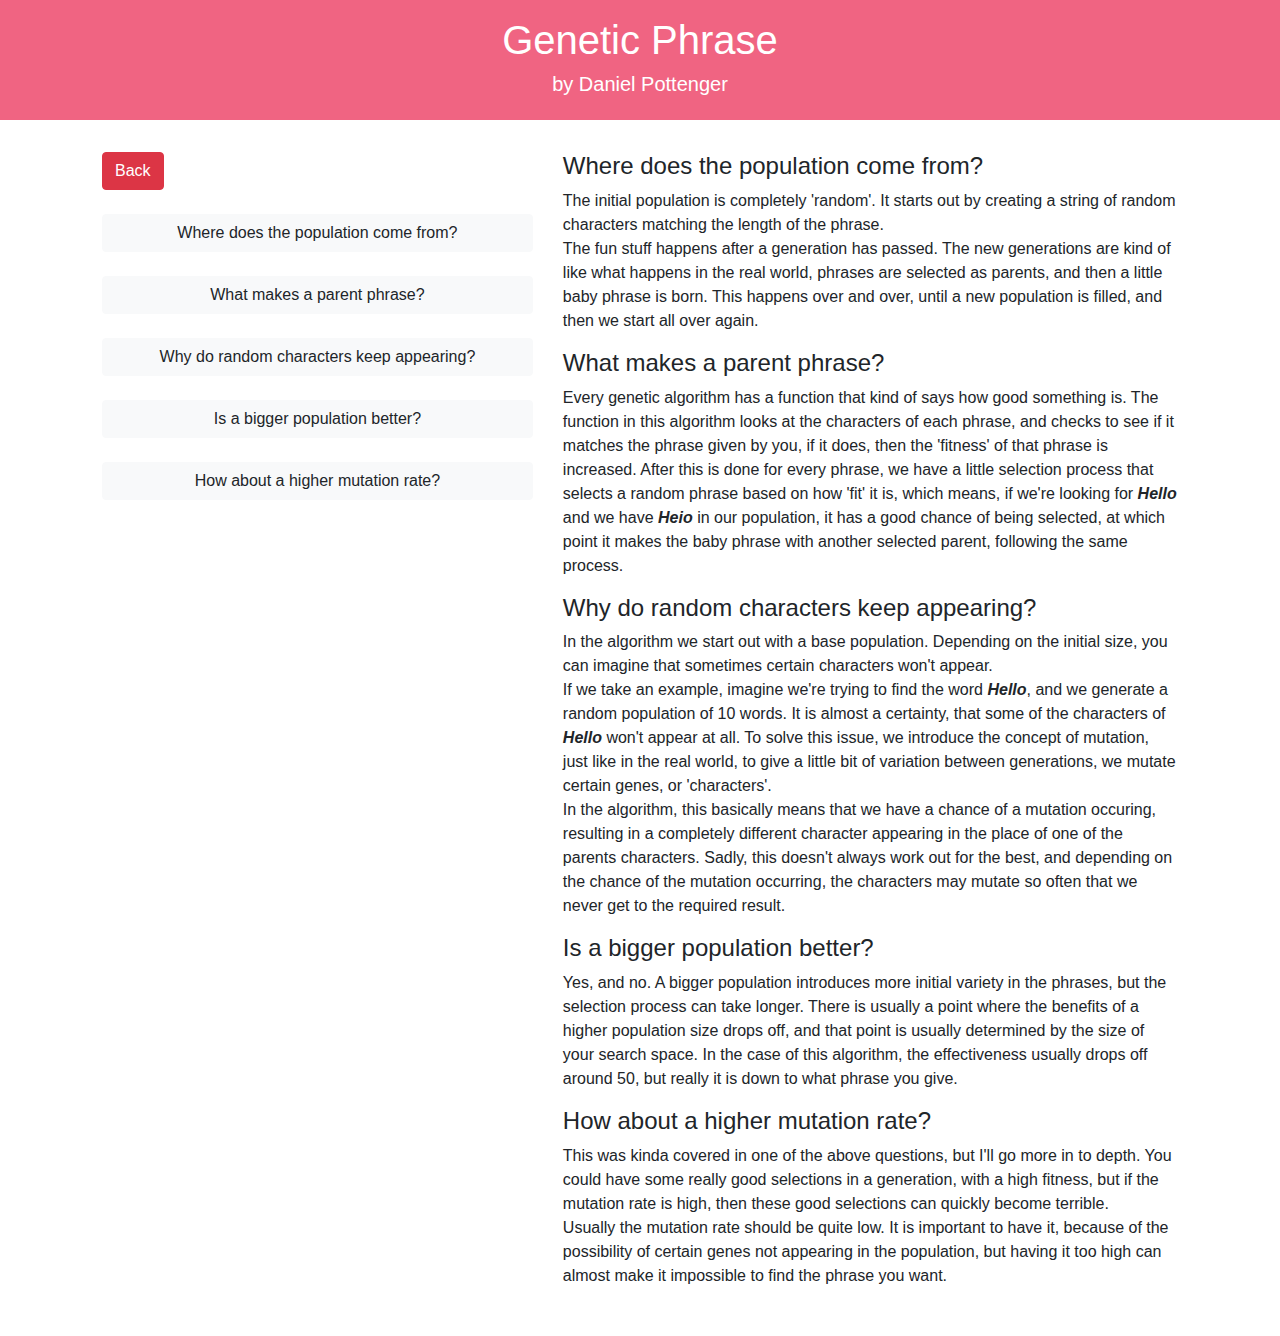
==== faq.html @ e8e50ded "Added files." ====
<!DOCTYPE html>
<html>
  <head>
    <meta charset="utf-8">
    <title>Genetic Phrase</title>
    <link rel="stylesheet" href="./css/bootstrap.css"></link>
    <link rel="stylesheet" href="./css/site.css"></link>
    <script src="./js/jquery.js" charset="utf-8"></script>
    <script src="./js/bootstrap.js" charset="utf-8"></script>
  </head>
  <body>
    <div class="top-bar">
    <h1>Genetic Phrase</h1>
    <h5>by Daniel Pottenger</h5>
    </div>
    <div class="container main-body">
      <div class="row">
      <div class="col-md-5">
        <div class="help-nav">
          <a href="index.html" target="_self" class="btn btn-danger scroll">Back</a><br/><br/>
          <a id="population" class="btn btn-light scroll" style="width: 100%;">Where does the population come from?</a><br/><br/>
          <a id="parentphrase" class="btn btn-light scroll" style="width: 100%;">What makes a parent phrase?</a><br/><br/>
          <a id="randomcharacters" class="btn btn-light scroll" style="width: 100%;">Why do random characters keep appearing?</a><br/><br/>
          <a id="populationsize" class="btn btn-light scroll" style="width: 100%;">Is a bigger population better?</a><br/><br/>
          <a id="mutationrate" class="btn btn-light scroll" style="width: 100%;">How about a higher mutation rate?</a><br/><br/>
        </div>
      </div>
      <div class="col-md-7">
        <div class="help-holder">
          <h4 id="population_faq">Where does the population come from?</h4>
          <p>The initial population is completely 'random'. It starts out by creating a string of random characters matching the length of the phrase.<br/>
            The fun stuff happens after a generation has passed. The new generations are kind of like what happens in the real world, phrases are selected as parents, and then a little baby phrase is born.
            This happens over and over, until a new population is filled, and then we start all over again.</p>
          <h4 id="parentphrase_faq">What makes a parent phrase?</h4>
          <p>Every genetic algorithm has a function that kind of says how good something is. The function in this algorithm looks at the characters of each phrase, and checks to see if it matches the phrase given by you, if it does, then
            the 'fitness' of that phrase is increased. After this is done for every phrase, we have a little selection process that selects a random phrase based on how 'fit' it is, which means, if we're looking for <b><i>Hello</i></b> and we have
            <b><i>Heio</i></b> in our population, it has a good chance of being selected, at which point it makes the baby phrase with another selected parent, following the same process.</p>
          <h4 id="randomcharacters_faq">Why do random characters keep appearing?</h4>
          <p>In the algorithm we start out with a base population. Depending on the initial size, you can imagine that sometimes certain characters won't appear.<br/>
            If we take an example, imagine we're trying to find the word <b><i>Hello</i></b>, and we generate a random population of 10 words. It is almost a certainty, that some of the characters of <b><i>Hello</i></b>
            won't appear at all. To solve this issue, we introduce the concept of mutation, just like in the real world, to give a little bit of variation between generations, we mutate certain genes, or 'characters'.<br/>
            In the algorithm, this basically means that we have a chance of a mutation occuring, resulting in a completely different character appearing in the place of one of the parents characters. Sadly, this doesn't always work out for the best,
          and depending on the chance of the mutation occurring, the characters may mutate so often that we never get to the required result.</p>
          <h4 id="populationsize_faq">Is a bigger population better?</h4>
          <p>Yes, and no. A bigger population introduces more initial variety in the phrases, but the selection process can take longer. There is usually a point where the benefits of a higher population size drops off, and that point is usually determined by the size
            of your search space. In the case of this algorithm, the effectiveness usually drops off around 50, but really it is down to what phrase you give.</p>
            <h4 id="mutationrate_faq">How about a higher mutation rate?</h4>
            <p>This was kinda covered in one of the above questions, but I'll go more in to depth. You could have some really good selections in a generation, with a high fitness, but if the mutation rate is high, then these good selections can quickly become terrible.<br/>
              Usually the mutation rate should be quite low. It is important to have it, because of the possibility of certain genes not appearing in the population, but having it too high can almost make it impossible to find the phrase you want.</p>
        </div>
      </div>
    </div>
  </body>
</html>

<script>
  $('.scroll').click(function(btn) {
    $('html, body').animate({
        scrollTop: $("#" + btn.target.id + "_faq").offset().top
    }, 750);
});
</script>
---- css/site.css ----
.top-bar {
  background-color: rgba(240, 100, 130, 55);
  padding: 1em;
  text-align: center;
  color: rgba(255, 255, 255, 255);
}

.main-body {
  padding: 2em;
}

.sticky {
  position: fixed;
  top: 0;
}
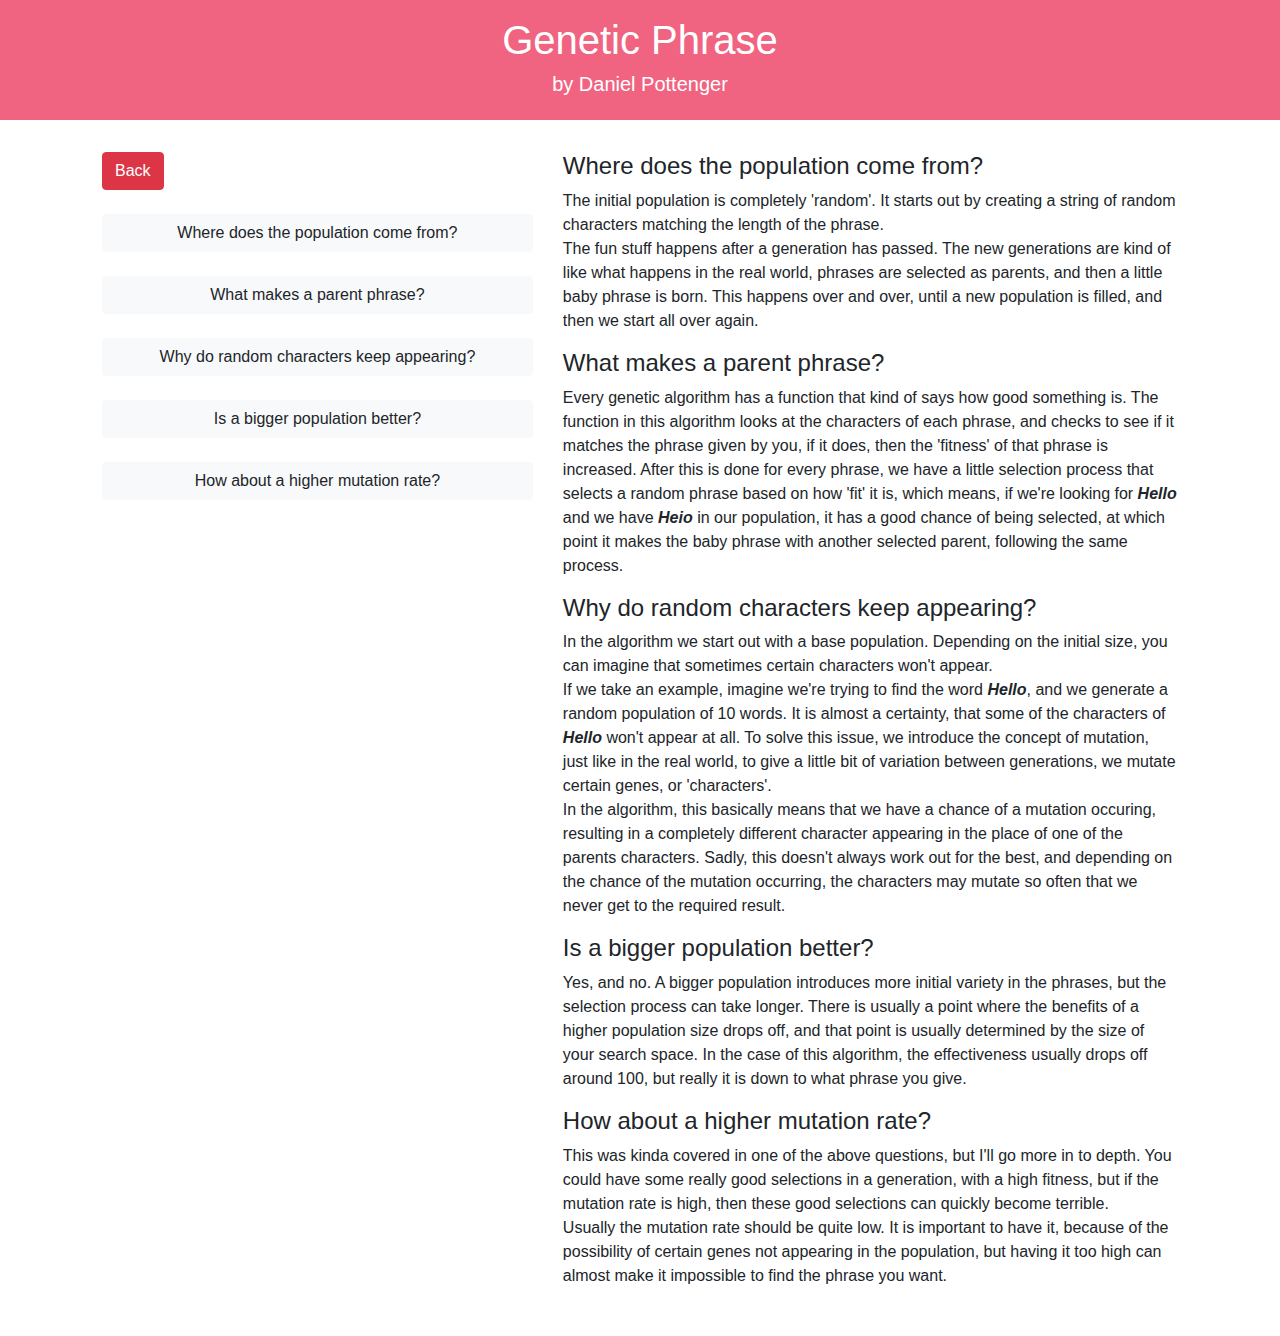
==== commit af69f27a: "Updated faq." ====
--- a/faq.html
+++ b/faq.html
@@ -43,7 +43,7 @@
           and depending on the chance of the mutation occurring, the characters may mutate so often that we never get to the required result.</p>
           <h4 id="populationsize_faq">Is a bigger population better?</h4>
           <p>Yes, and no. A bigger population introduces more initial variety in the phrases, but the selection process can take longer. There is usually a point where the benefits of a higher population size drops off, and that point is usually determined by the size
-            of your search space. In the case of this algorithm, the effectiveness usually drops off around 50, but really it is down to what phrase you give.</p>
+            of your search space. In the case of this algorithm, the effectiveness usually drops off around 100, but really it is down to what phrase you give.</p>
             <h4 id="mutationrate_faq">How about a higher mutation rate?</h4>
             <p>This was kinda covered in one of the above questions, but I'll go more in to depth. You could have some really good selections in a generation, with a high fitness, but if the mutation rate is high, then these good selections can quickly become terrible.<br/>
               Usually the mutation rate should be quite low. It is important to have it, because of the possibility of certain genes not appearing in the population, but having it too high can almost make it impossible to find the phrase you want.</p>
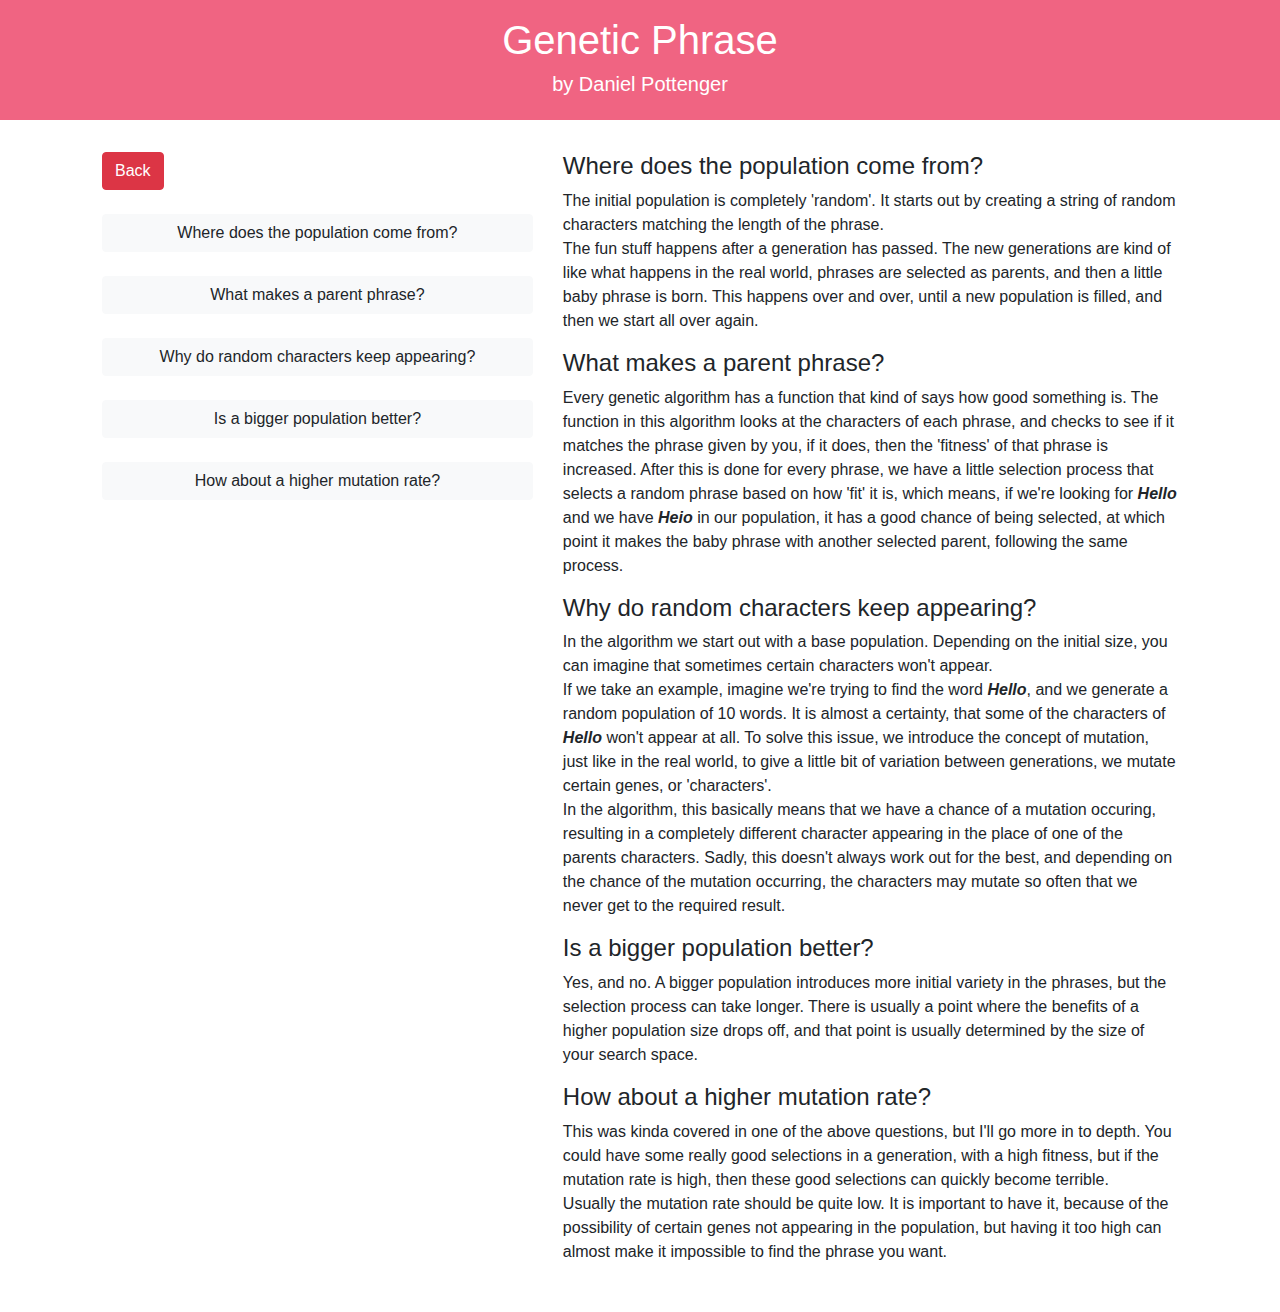
==== commit dd54dfd4: "updated faq." ====
--- a/faq.html
+++ b/faq.html
@@ -43,7 +43,7 @@
           and depending on the chance of the mutation occurring, the characters may mutate so often that we never get to the required result.</p>
           <h4 id="populationsize_faq">Is a bigger population better?</h4>
           <p>Yes, and no. A bigger population introduces more initial variety in the phrases, but the selection process can take longer. There is usually a point where the benefits of a higher population size drops off, and that point is usually determined by the size
-            of your search space. In the case of this algorithm, the effectiveness usually drops off around 100, but really it is down to what phrase you give.</p>
+            of your search space.</p>
             <h4 id="mutationrate_faq">How about a higher mutation rate?</h4>
             <p>This was kinda covered in one of the above questions, but I'll go more in to depth. You could have some really good selections in a generation, with a high fitness, but if the mutation rate is high, then these good selections can quickly become terrible.<br/>
               Usually the mutation rate should be quite low. It is important to have it, because of the possibility of certain genes not appearing in the population, but having it too high can almost make it impossible to find the phrase you want.</p>
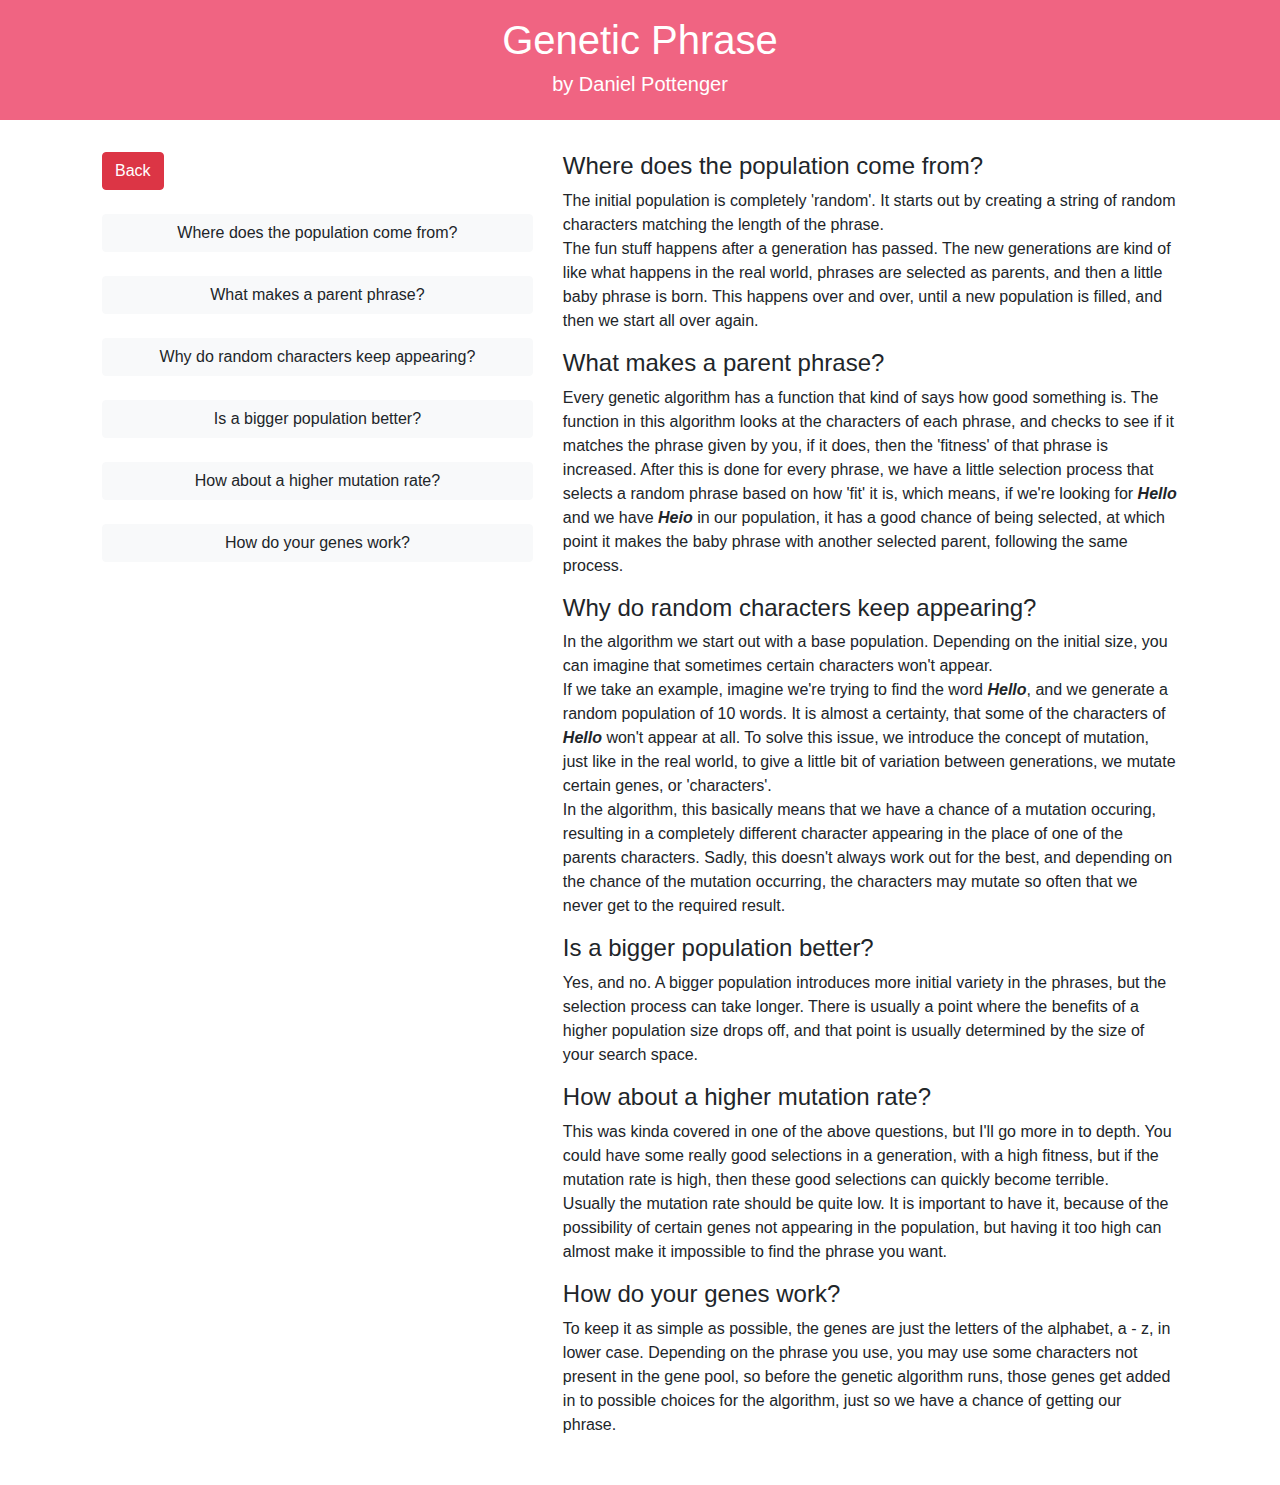
==== commit 906cbe43: "Added more information to the faq." ====
--- a/faq.html
+++ b/faq.html
@@ -23,6 +23,7 @@
           <a id="randomcharacters" class="btn btn-light scroll" style="width: 100%;">Why do random characters keep appearing?</a><br/><br/>
           <a id="populationsize" class="btn btn-light scroll" style="width: 100%;">Is a bigger population better?</a><br/><br/>
           <a id="mutationrate" class="btn btn-light scroll" style="width: 100%;">How about a higher mutation rate?</a><br/><br/>
+          <a id="genes" class="btn btn-light scroll" style="width: 100%;">How do your genes work?</a><br/><br/>
         </div>
       </div>
       <div class="col-md-7">
@@ -47,6 +48,10 @@
             <h4 id="mutationrate_faq">How about a higher mutation rate?</h4>
             <p>This was kinda covered in one of the above questions, but I'll go more in to depth. You could have some really good selections in a generation, with a high fitness, but if the mutation rate is high, then these good selections can quickly become terrible.<br/>
               Usually the mutation rate should be quite low. It is important to have it, because of the possibility of certain genes not appearing in the population, but having it too high can almost make it impossible to find the phrase you want.</p>
+              <h4 id="genes_faq">How do your genes work?</h4>
+              <p>To keep it as simple as possible, the genes are just the letters of the alphabet, a - z, in lower case. Depending on the phrase you use, you may use some characters not present in the gene pool, so before the genetic algorithm runs, those genes get added in to <thead>
+                possible choices for the algorithm, just so we have a chance of getting our phrase.</p>
+              </thead>
         </div>
       </div>
     </div>
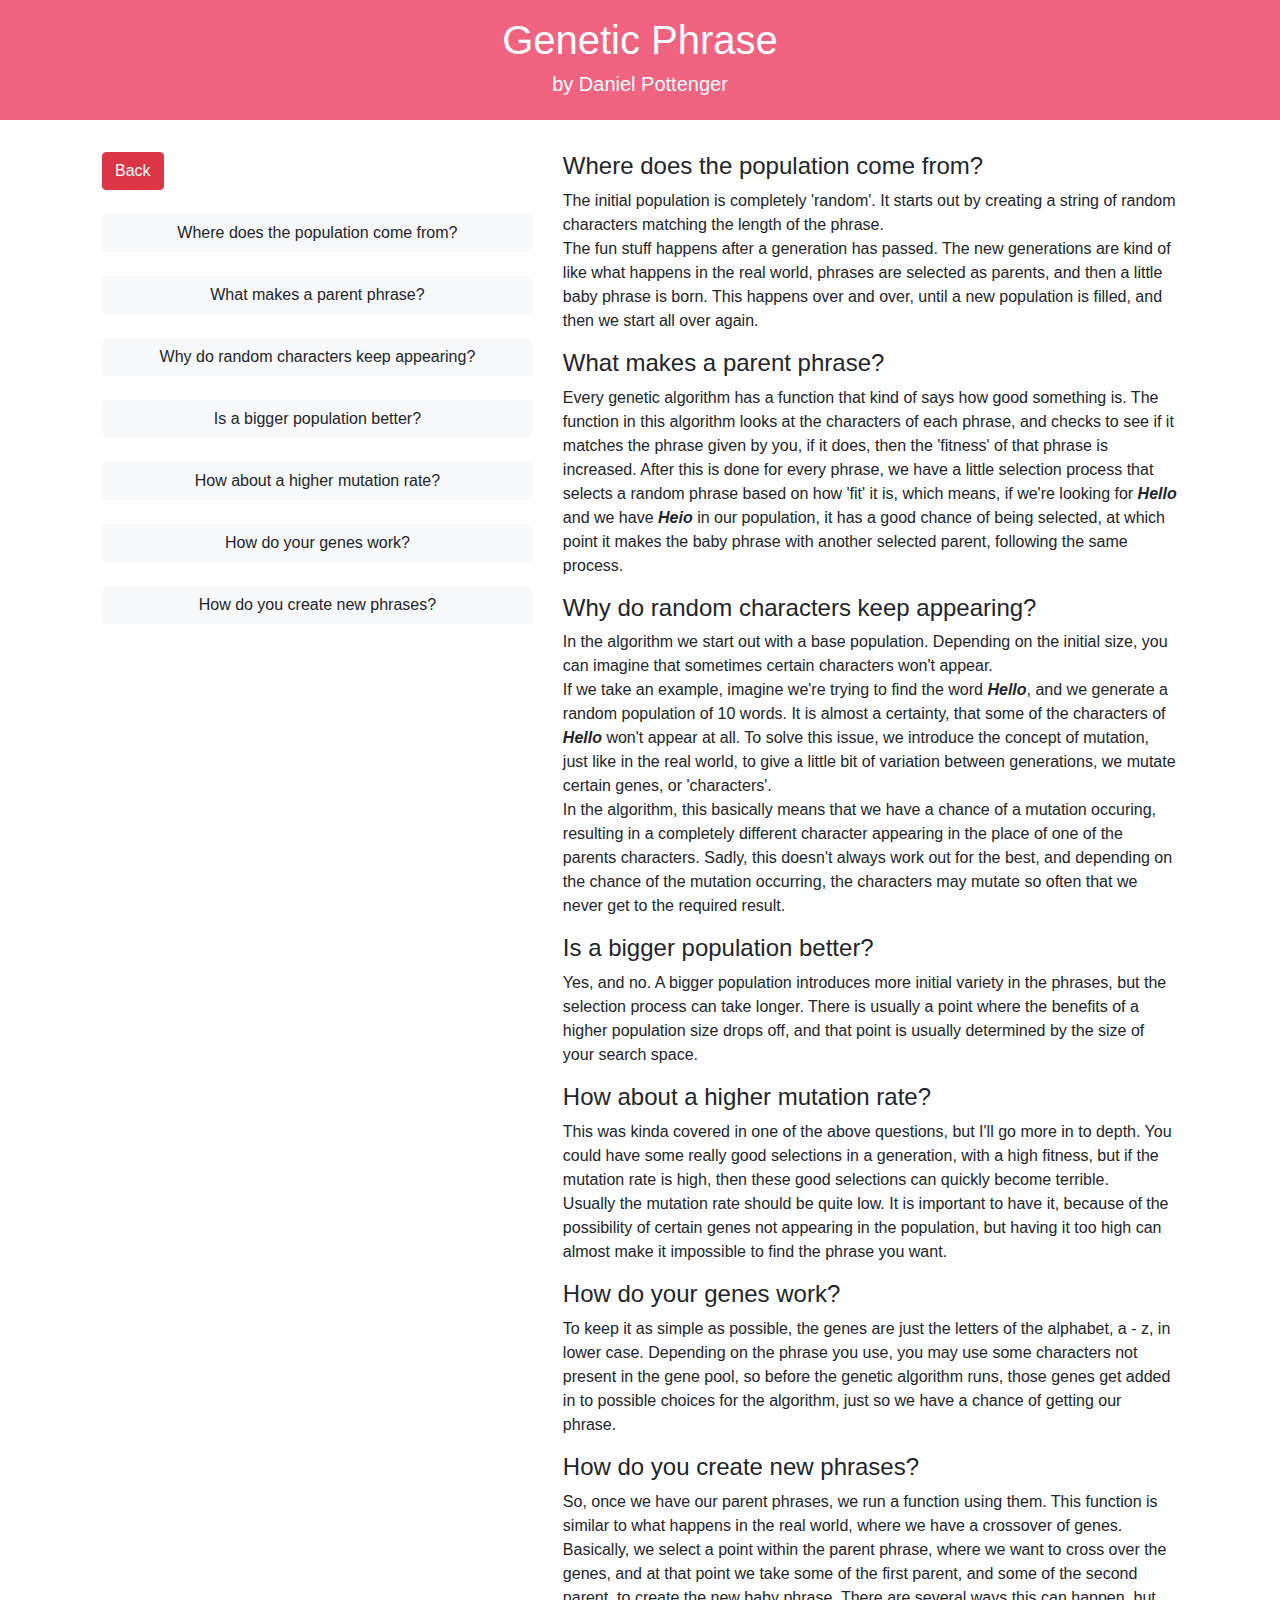
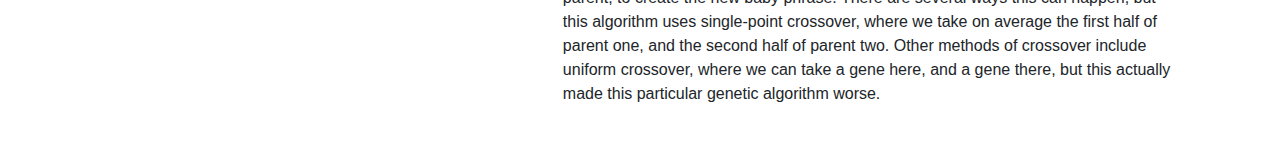
==== commit 25b77c45: "Added more faq information." ====
--- a/faq.html
+++ b/faq.html
@@ -24,6 +24,7 @@
           <a id="populationsize" class="btn btn-light scroll" style="width: 100%;">Is a bigger population better?</a><br/><br/>
           <a id="mutationrate" class="btn btn-light scroll" style="width: 100%;">How about a higher mutation rate?</a><br/><br/>
           <a id="genes" class="btn btn-light scroll" style="width: 100%;">How do your genes work?</a><br/><br/>
+          <a id="crossover" class="btn btn-light scroll" style="width: 100%;">How do you create new phrases?</a><br/><br/>
         </div>
       </div>
       <div class="col-md-7">
@@ -51,6 +52,10 @@
               <h4 id="genes_faq">How do your genes work?</h4>
               <p>To keep it as simple as possible, the genes are just the letters of the alphabet, a - z, in lower case. Depending on the phrase you use, you may use some characters not present in the gene pool, so before the genetic algorithm runs, those genes get added in to <thead>
                 possible choices for the algorithm, just so we have a chance of getting our phrase.</p>
+                <h4 id="crossover_faq">How do you create new phrases?</h4>
+                <p>So, once we have our parent phrases, we run a function using them. This function is similar to what happens in the real world, where we have a crossover of genes. Basically, we select a point within the parent phrase, where we want to cross over the genes, and
+                at that point we take some of the first parent, and some of the second parent, to create the new baby phrase. There are several ways this can happen, but this algorithm uses single-point crossover, where we take on average the first half of parent one, and the second half of parent two. Other methods
+                of crossover include uniform crossover, where we can take a gene here, and a gene there, but this actually made this particular genetic algorithm worse.</p>
               </thead>
         </div>
       </div>
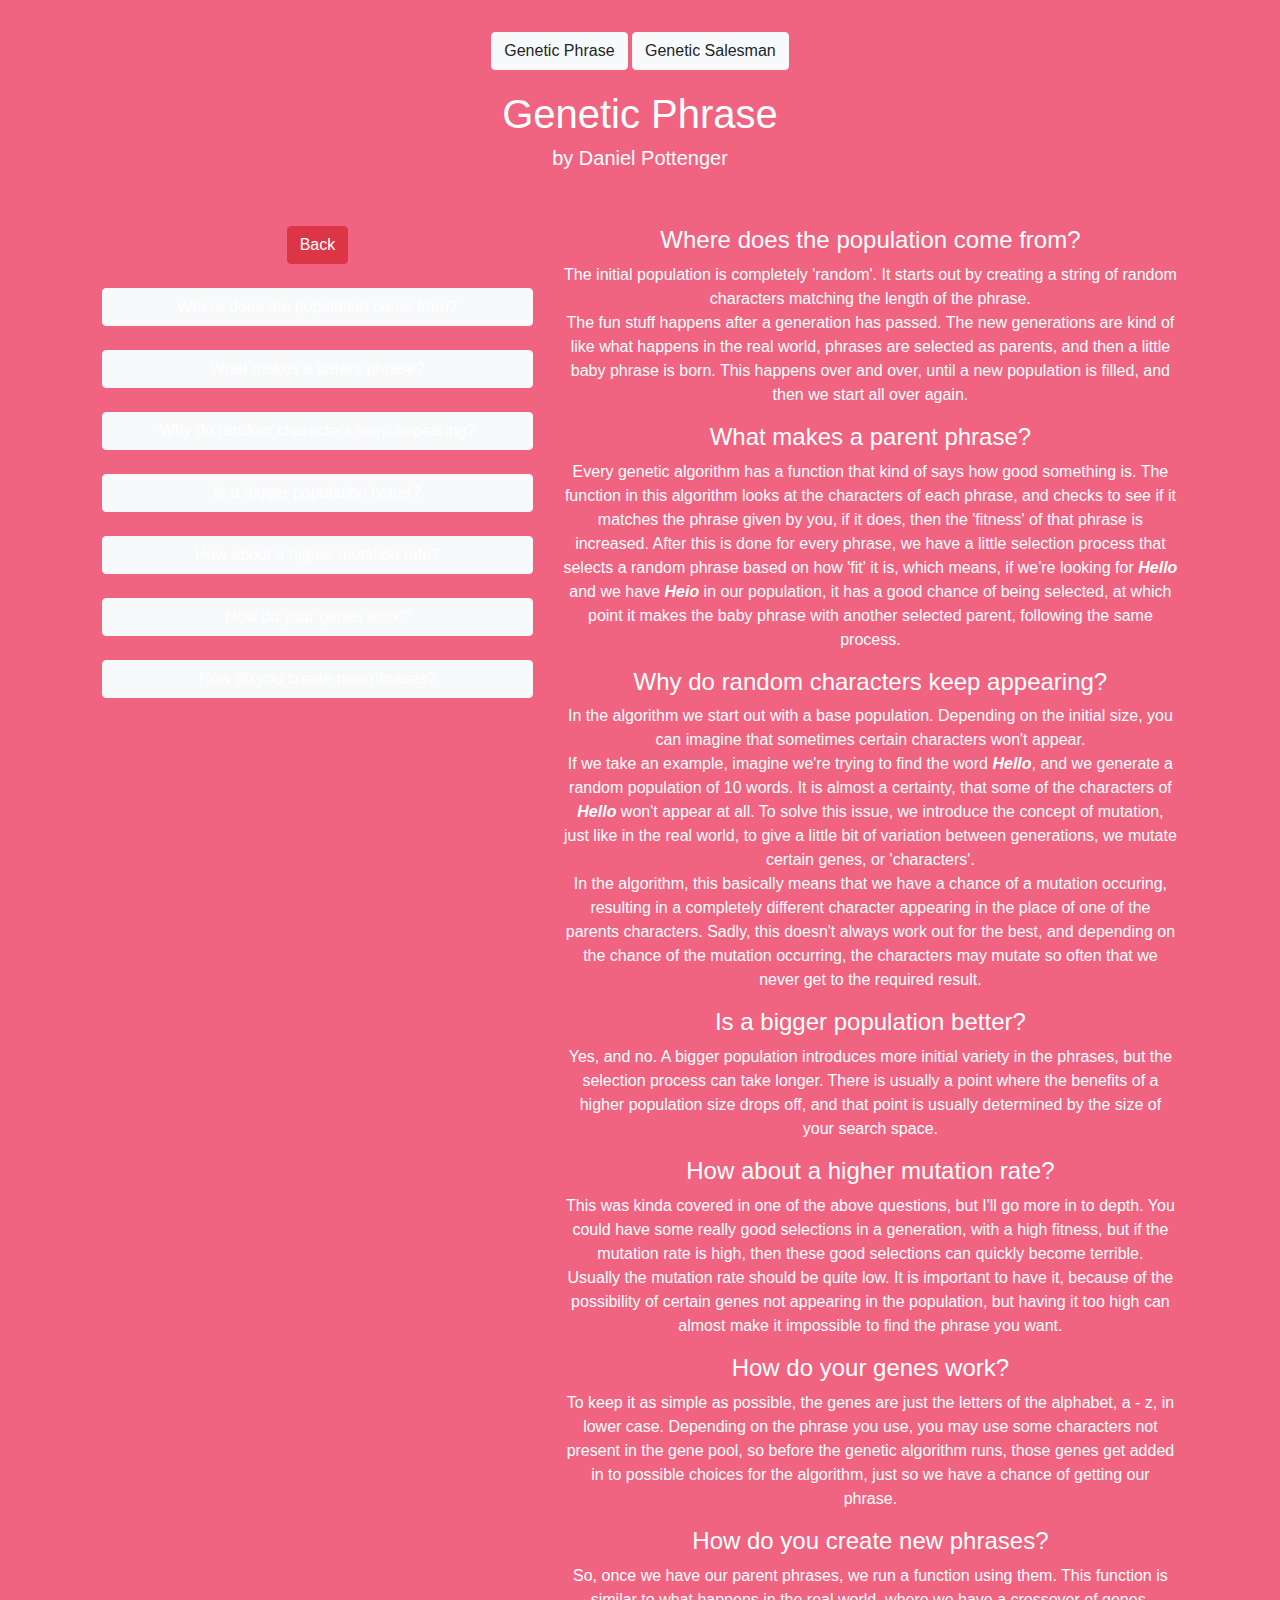
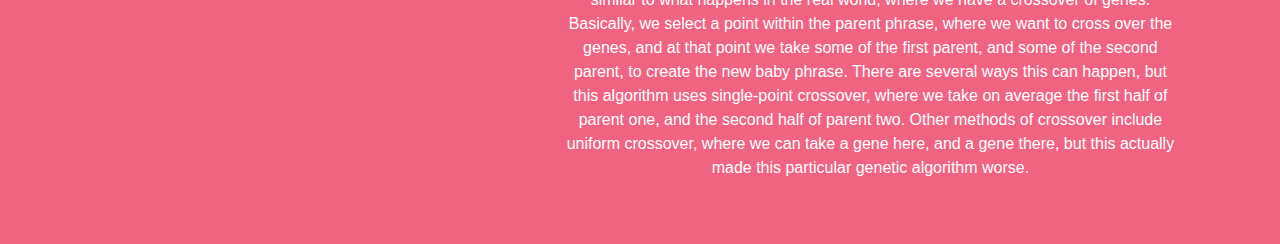
==== commit 85b77b35: "Added links to other related projects." ====
--- a/faq.html
+++ b/faq.html
@@ -10,7 +10,9 @@
   </head>
   <body>
     <div class="top-bar">
-    <h1>Genetic Phrase</h1>
+	<div class="top-bar"><a class="btn btn-light" href="https://rixium.github.io/GeneticPhrase/" target="_self">Genetic Phrase</a>
+	<a class="btn btn-light" href="https://rixium.github.io/GeneticSalesman/" target="_self">Genetic Salesman</a>
+    <h1 style="margin-top: 20px;">Genetic Phrase</h1>
     <h5>by Daniel Pottenger</h5>
     </div>
     <div class="container main-body">
